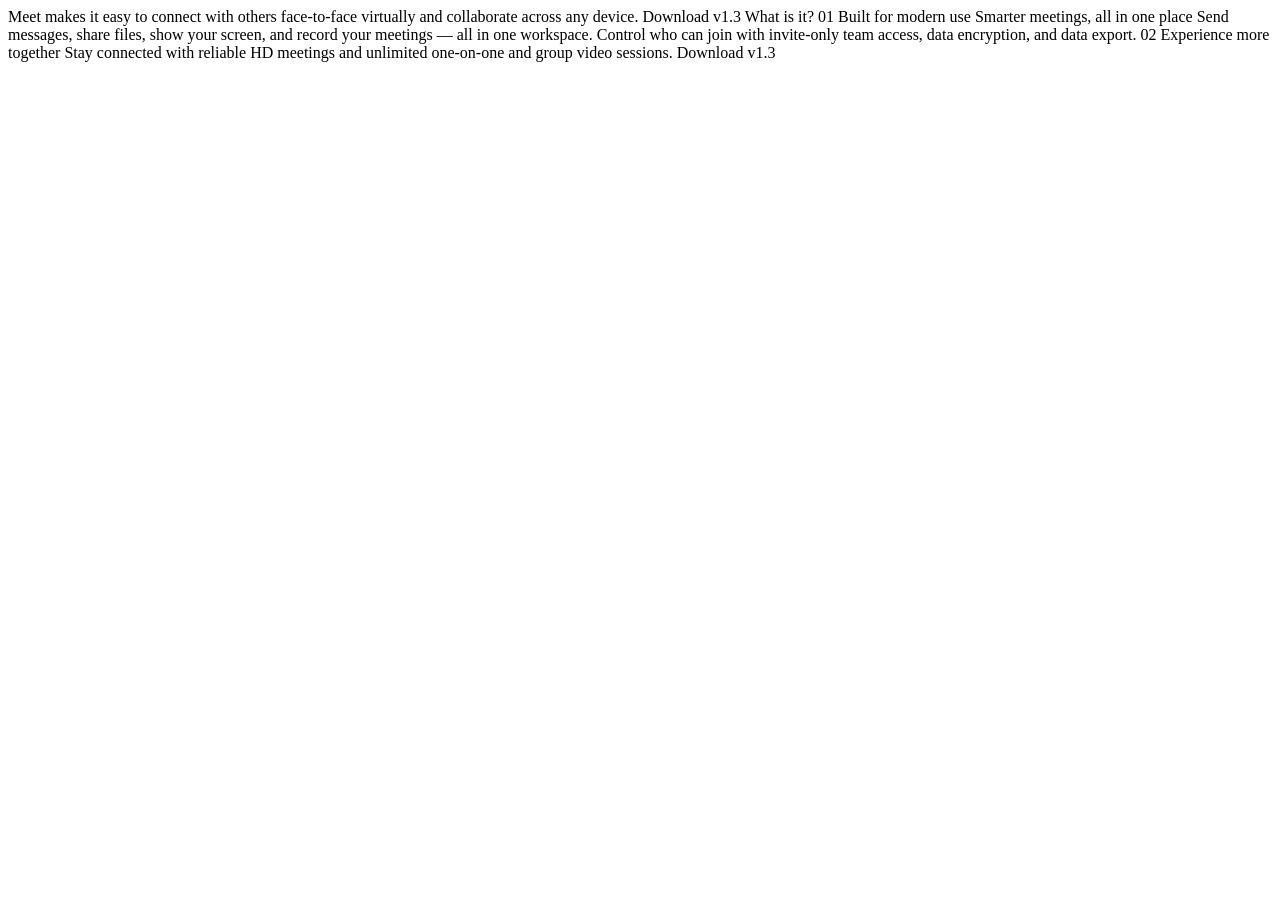
==== starter-code/index.html @ 119aa876 "feat: add initial project files including assets, HTML, and README This commit introduces the founda" ====
<!DOCTYPE html>
<html lang="en">
<head>
  <meta charset="UTF-8">
  <meta name="viewport" content="width=device-width, initial-scale=1.0">

  <link rel="icon" type="image/png" sizes="32x32" href="./assets/favicon-32x32.png">
  
  <title>Frontend Mentor | Meet landing page</title>
</head>
<body>
  Meet makes it easy to connect with others face-to-face virtually and collaborate across any device.

  Download v1.3
  What is it?

  01
  Built for modern use

  Smarter meetings, all in one place

  Send messages, share files, show your screen, and record your meetings — all in one 
  workspace. Control who can join with invite-only team access, data encryption, and data export.

  02
  Experience more together
  Stay connected with reliable HD meetings and unlimited one-on-one and group video sessions.

  Download v1.3
</body>
</html>
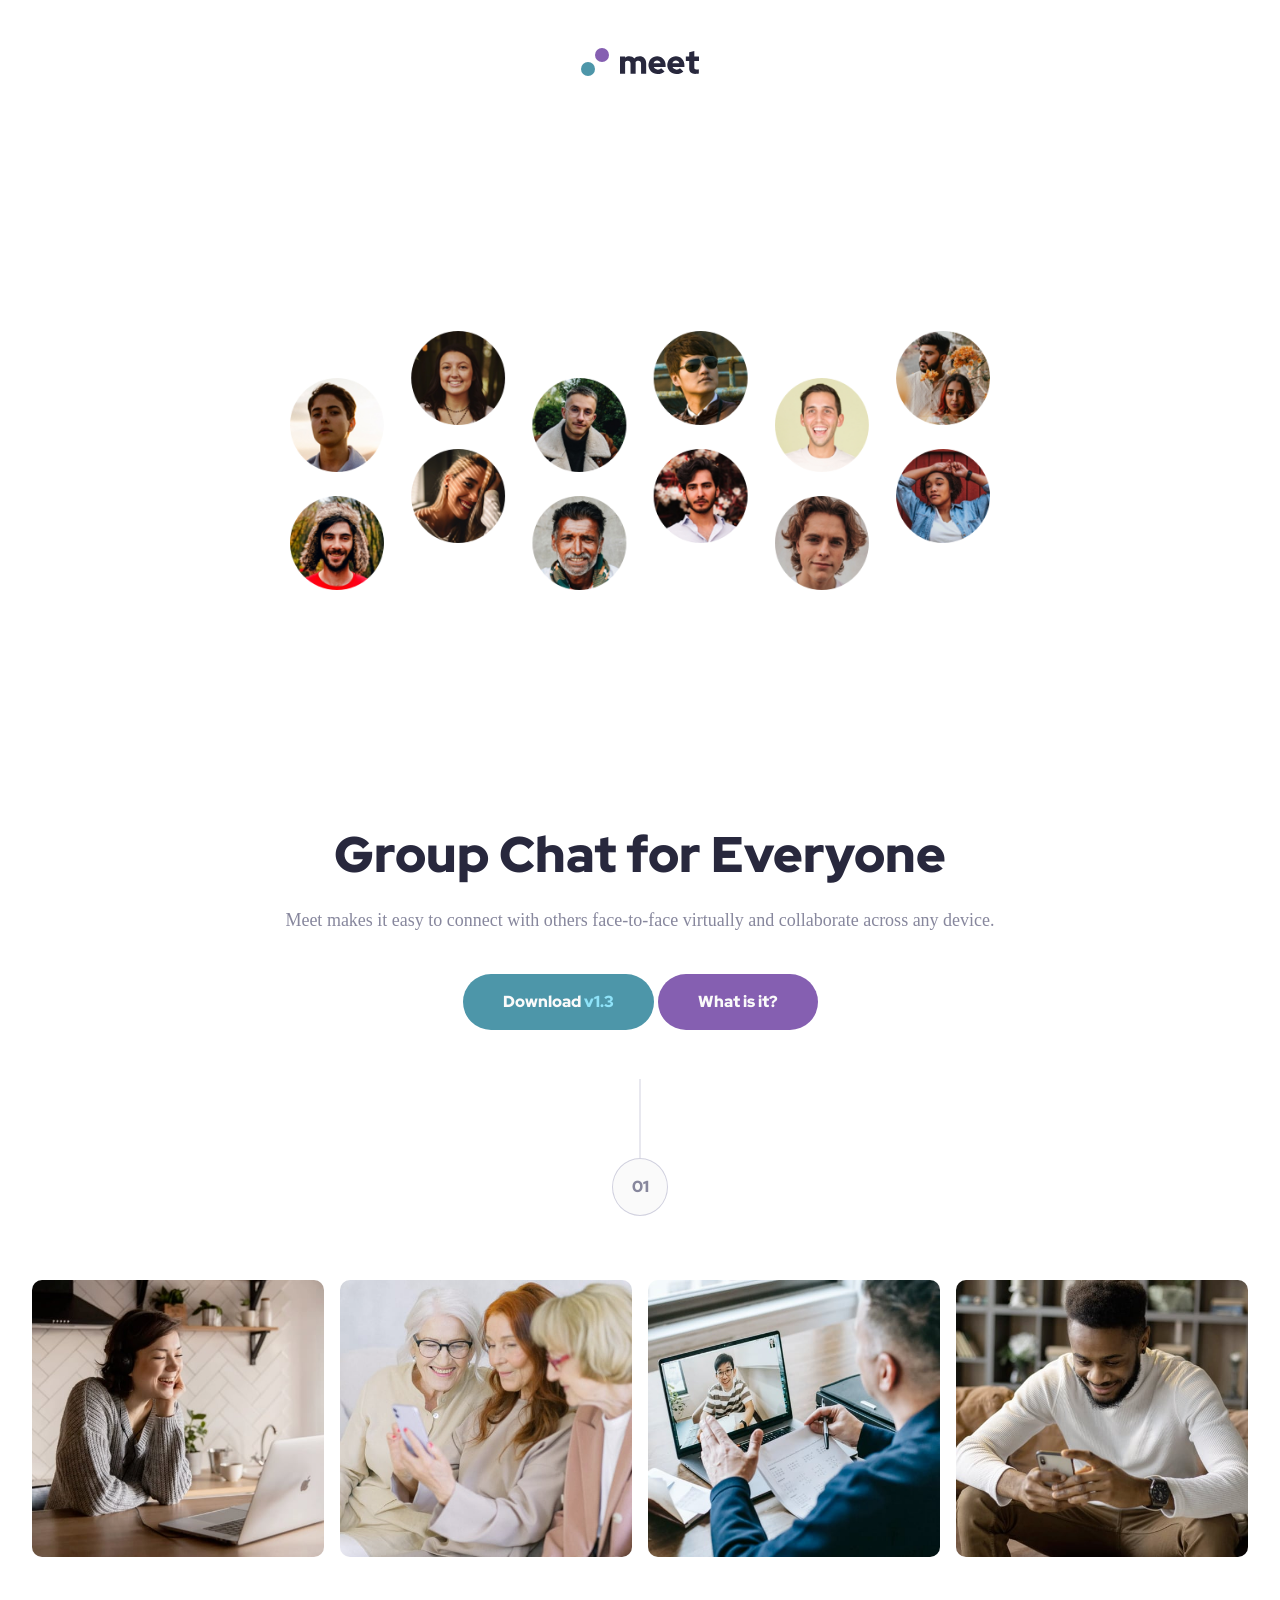
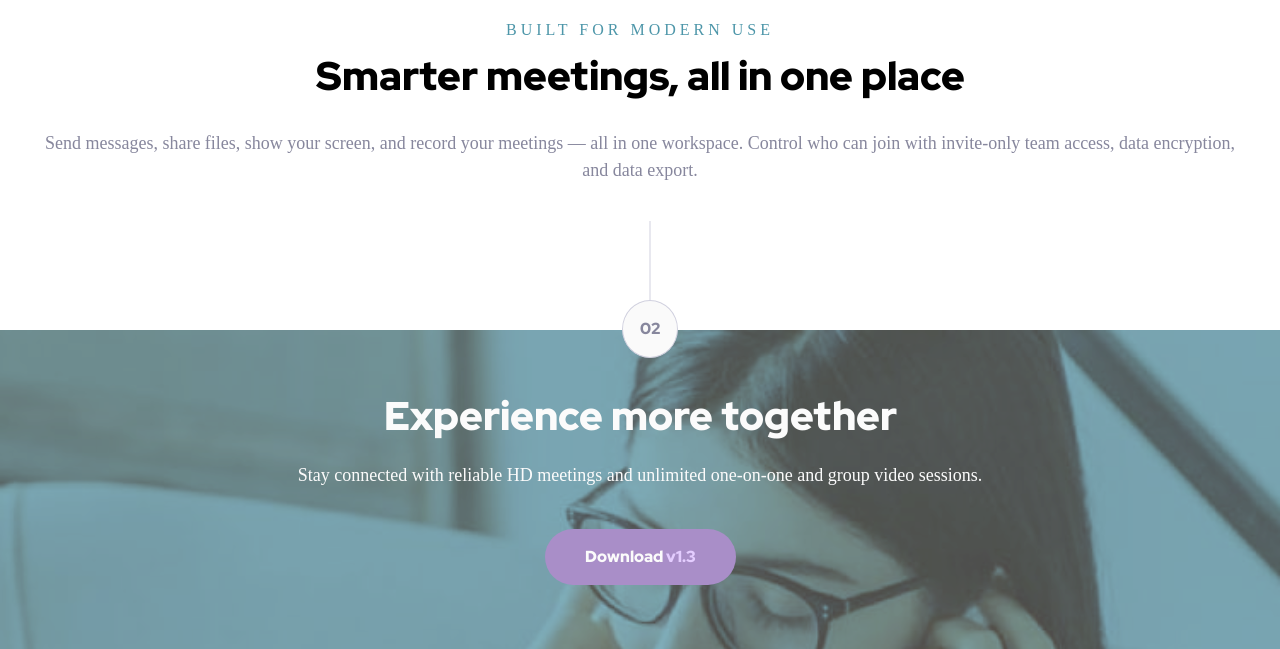
==== commit f1d8d648: "feat: add responsive design and update styles for landing page Introduce fluid typography and respon" ====
--- a/starter-code/index.html
+++ b/starter-code/index.html
@@ -1,31 +1,131 @@
 <!DOCTYPE html>
 <html lang="en">
-<head>
-  <meta charset="UTF-8">
-  <meta name="viewport" content="width=device-width, initial-scale=1.0">
+  <head>
+    <meta charset="UTF-8" />
+    <meta name="viewport" content="width=device-width, initial-scale=1.0" />
 
-  <link rel="icon" type="image/png" sizes="32x32" href="./assets/favicon-32x32.png">
-  
-  <title>Frontend Mentor | Meet landing page</title>
-</head>
-<body>
-  Meet makes it easy to connect with others face-to-face virtually and collaborate across any device.
+    <link
+      rel="icon"
+      type="image/png"
+      sizes="32x32"
+      href="./assets/favicon-32x32.png"
+    />
+    <link rel="preconnect" href="https://fonts.googleapis.com" />
+    <link rel="preconnect" href="https://fonts.gstatic.com" crossorigin />
+    <link
+      href="https://fonts.googleapis.com/css2?family=Red+Hat+Display:ital,wght@0,300..900;1,300..900&display=swap"
+      rel="stylesheet"
+    />
+    <link rel="stylesheet" href="../css/style.css" />
+    <title>Frontend Mentor | Meet landing page</title>
+  </head>
+  <body>
+    <nav class="navbar">
+      <img src="./assets/logo.svg" alt="" />
+    </nav>
+    <header class="hero">
+      <div class="hero__image"></div>
+      <div class="hero__content-wrapper">
+        <hgroup>
+          <h1 class="hero__title text-slate-900 text-h1">
+            Group Chat for Everyone
+          </h1>
+          <p class="hero__description text-slate-600 text-p">
+            Meet makes it easy to connect with others face-to-face virtually and
+            collaborate across any device.
+          </p>
+        </hgroup>
+        <div class="button-group">
+          <button
+            class="button-group__button bg-cyan-600 text-body-sm-bold"
+            data-hover="blue"
+          >
+            Download
+            <span
+              class="button-group__button-version text-cyan-300 text-cyan-300"
+              >v1.3</span
+            >
+          </button>
+          <button
+            class="button-group__button bg-purple-600 text-body-sm-bold"
+            data-hover="purple"
+            style="margin-top: var(--space-3)"
+          >
+            What is it?
+          </button>
+        </div>
+      </div>
+    </header>
+    <div class="number-indicator">
+      <span class="number-indicator__number text-body-sm-bold">01</span>
+    </div>
+    <main>
+      <div class="hero__content-wrapper">
+        <div class="grid">
+          <img
+            src="./assets/desktop/image-woman-in-videocall.jpg"
+            alt=""
+            class="grid__image"
+          />
+          <img
+            src="./assets/desktop/image-women-videochatting.jpg"
+            alt=""
+            class="grid__image"
+          />
+          <img
+            src="./assets/desktop/image-men-in-meeting.jpg"
+            alt=""
+            class="grid__image"
+          />
+          <img
+            src="./assets/desktop/image-man-texting.jpg"
+            alt=""
+            class="grid__image"
+          />
+        </div>
+      </div>
+      <p class="text-preset-3 text-cyan-600 text-center">
+        Built for modern use
+      </p>
+      <hgroup
+        style="
+          padding-inline: var(--space-5);
+          padding-bottom: var(--space-4);
+          margin-bottom: var(--space-8);
+        "
+      >
+        <h2 class="text-preset-2 grid__title text-center">
+          Smarter meetings, all in one place
+        </h2>
+        <p class="text-slate-600 text-p text-center">
+          Send messages, share files, show your screen, and record your meetings
+          — all in one workspace. Control who can join with invite-only team
+          access, data encryption, and data export.
+        </p>
+      </hgroup>
+    </main>
+    <div class="number-indicator">
+      <span class="number-indicator__number text-body-sm-bold">02</span>
+    </div>
+    <footer class="footer">
+      <hgroup>
+        <h2 class="text-preset-2 text-center text-white">
+          Experience more together
+        </h2>
+        <p class="text-p text-center text-white">
+          Stay connected with reliable HD meetings and unlimited one-on-one and
+          group video sessions.
+        </p>
+      </hgroup>
 
-  Download v1.3
-  What is it?
-
-  01
-  Built for modern use
-
-  Smarter meetings, all in one place
-
-  Send messages, share files, show your screen, and record your meetings — all in one 
-  workspace. Control who can join with invite-only team access, data encryption, and data export.
-
-  02
-  Experience more together
-  Stay connected with reliable HD meetings and unlimited one-on-one and group video sessions.
-
-  Download v1.3
-</body>
-</html>+      <button
+        class="button-group__button bg-purple-600 text-body-sm-bold"
+        data-hover="purple"
+        style="margin-top: var(--space-3)"
+      >
+        Download
+        <span class="button-group__button-version text-purple-300">v1.3</span>
+      </button>
+    </footer>
+  </body>
+</html>
--- a/css/style.css
+++ b/css/style.css
@@ -0,0 +1,152 @@
+@import "design-system.css";
+@layer reset {
+  *,
+  *::before,
+  *::after {
+    box-sizing: border-box;
+  }
+
+  html {
+    -moz-text-size-adjust: none;
+    -webkit-text-size-adjust: none;
+    text-size-adjust: none;
+  }
+
+  body,
+  h1,
+  h2,
+  h3,
+  h4,
+  p,
+  figure,
+  blockquote,
+  dl,
+  dd {
+    margin: 0;
+  }
+
+  ul[role="list"],
+  ol[role="list"] {
+    list-style: none;
+  }
+
+  body {
+    min-height: 100vh;
+    line-height: 1.5;
+  }
+
+  h1,
+  h2,
+  h3,
+  h4,
+  button,
+  input,
+  label {
+    line-height: 1.1;
+  }
+
+  h1,
+  h2,
+  h3,
+  h4 {
+    text-wrap: balance;
+  }
+
+  a:not([class]) {
+    text-decoration-skip-ink: auto;
+    color: currentColor;
+  }
+
+  img,
+  picture {
+    max-width: 100%;
+    display: block;
+  }
+
+  :target {
+    scroll-margin-block: 5ex;
+  }
+}
+
+.navbar {
+  display: flex;
+  justify-content: center;
+  align-items: center;
+  padding-top: var(--space-6);
+  padding-inline: var(--space-10);
+}
+
+.hero {
+  margin-top: var(--space-8);
+  padding-bottom: var(--space-8);
+}
+
+.hero__image {
+  background-image: url("../starter-code/assets/tablet/image-hero.png");
+  background-position: center;
+  background-repeat: no-repeat;
+  background-size: min(100%, 400px);
+  aspect-ratio: 2;
+}
+
+.hero__title {
+  margin-top: var(--space-6);
+}
+
+.hero__content-wrapper {
+  text-align: center;
+  padding-inline: var(--space-5);
+  padding-block-end: var(--space-8);
+}
+
+.hero__description {
+  margin-block: var(--space-4);
+}
+
+.grid {
+  display: grid;
+  margin-block-start: var(--space-8);
+  grid-template-columns: repeat(2, 1fr);
+  gap: var(--space-3);
+}
+
+.grid__image {
+  border-radius: 10px;
+}
+.text-center {
+  text-align: center;
+}
+.grid__title {
+  margin-top: var(--space-3);
+  margin-bottom: var(--space-5);
+}
+
+.footer {
+  background-color: var(--color-cyan-600);
+  opacity: 0.7;
+  background-image: url("../starter-code/assets/mobile/image-footer.jpg");
+  background-repeat: no-repeat;
+  background-size: cover;
+  object-fit: cover;
+  background-blend-mode: multiply;
+  padding: 64px 32px 64px 32px;
+  display: flex;
+  flex-direction: column;
+}
+
+.footer .text-p {
+  margin-block: var(--space-4);
+}
+
+.footer .button-group__button {
+  margin: 0 auto;
+}
+
+@media (min-width: 40em) {
+  .hero__image {
+    background-size: min(100%, 700px);
+  }
+  .grid {
+    grid-template-columns: repeat(4, 1fr);
+  }
+}
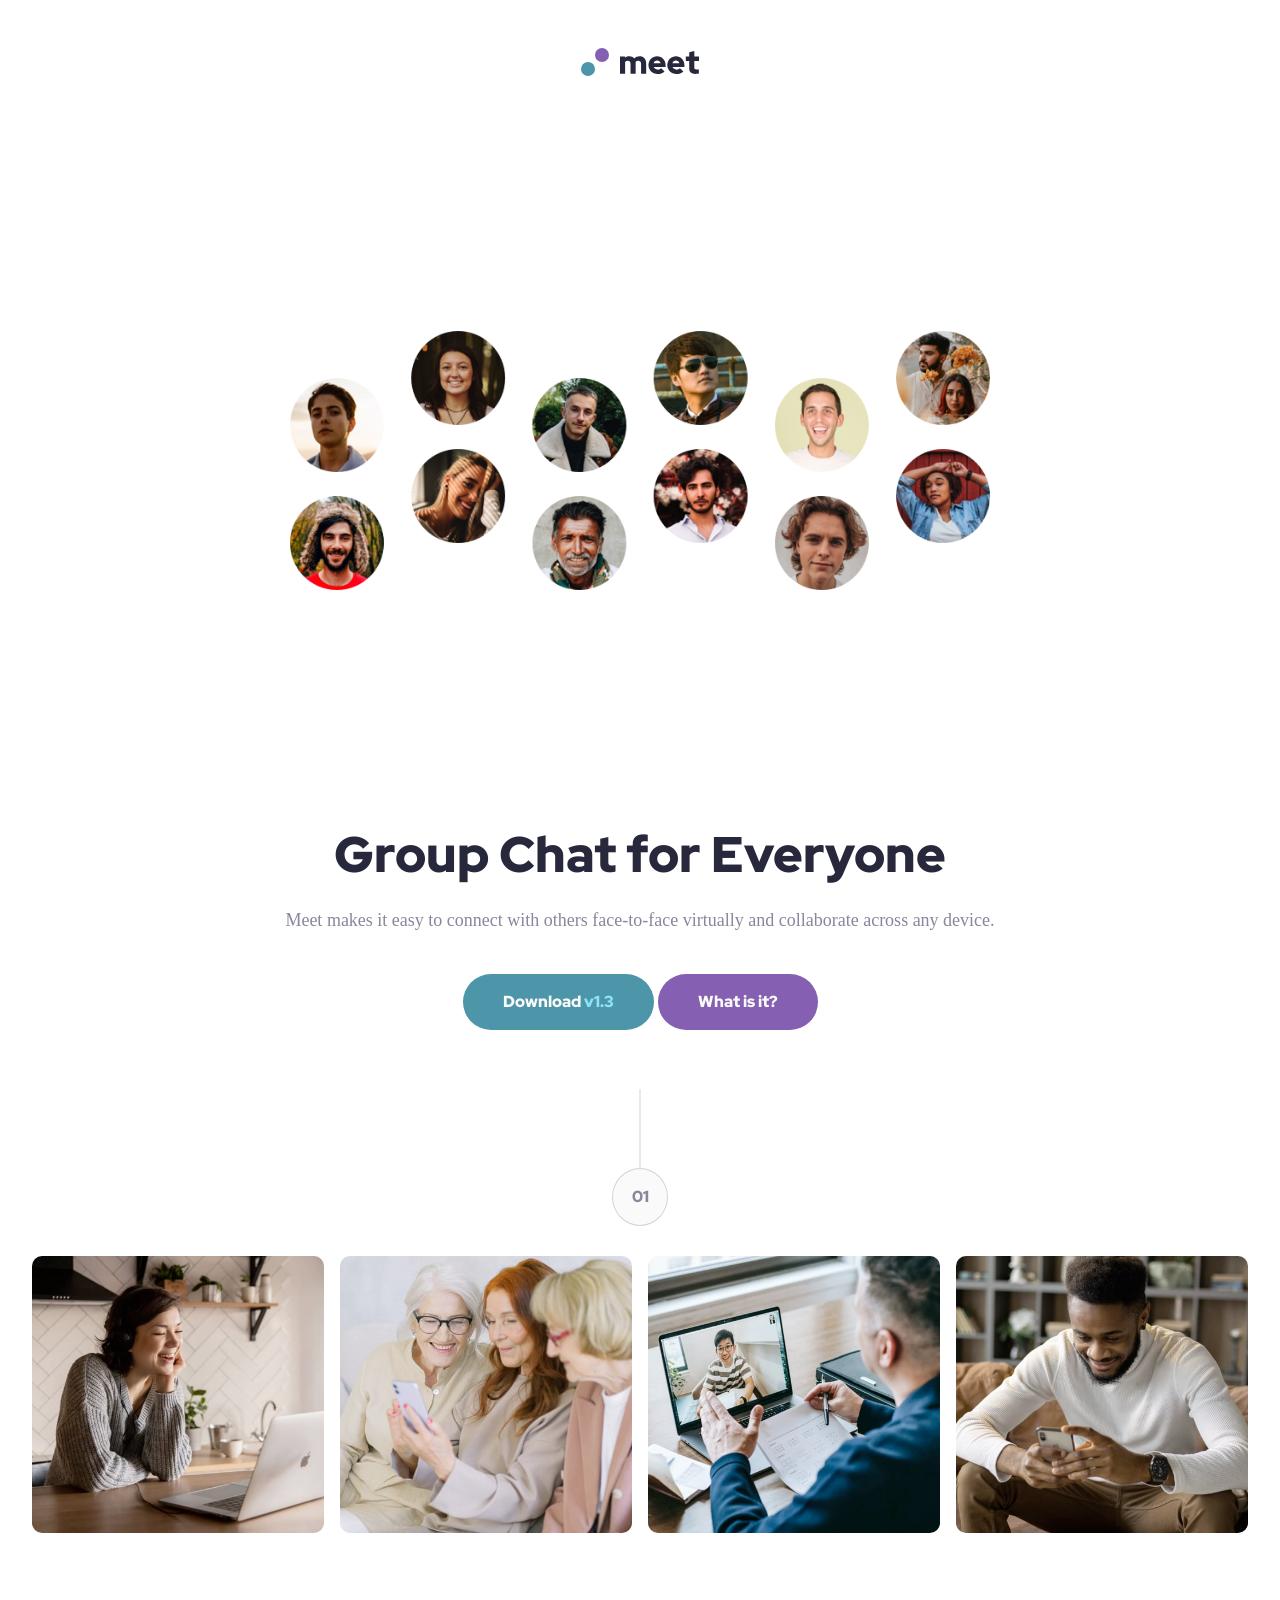
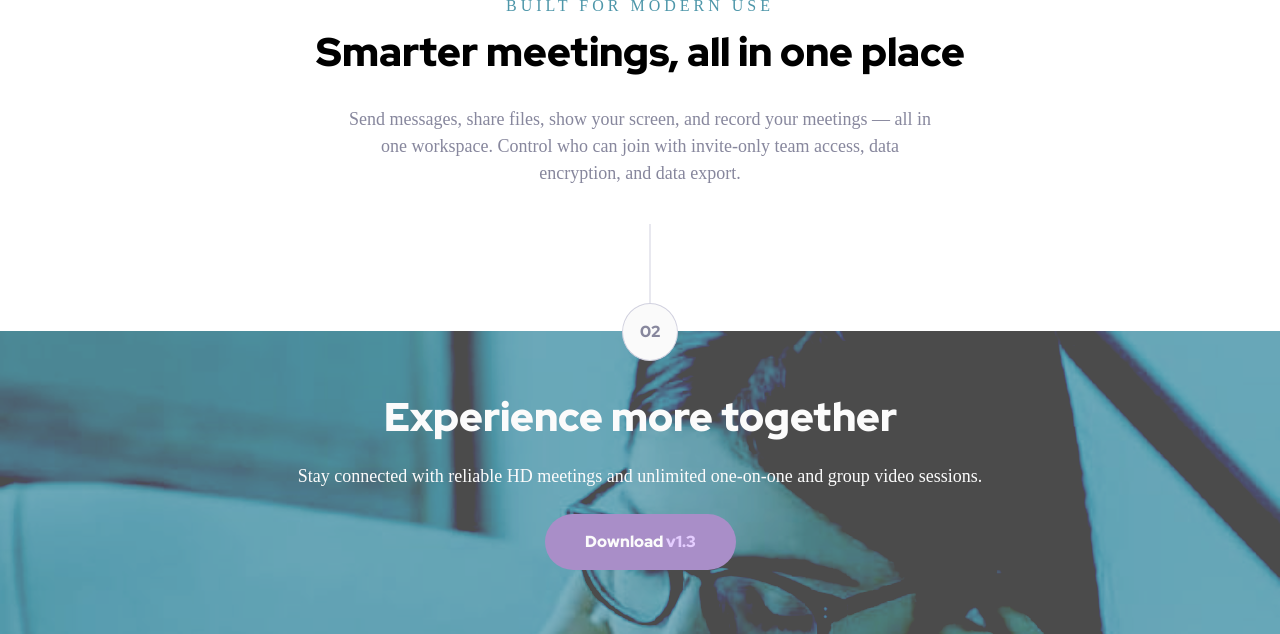
==== commit 28690585: "refactor: restructure footer and hero sections for better responsiveness Improve the layout of the h" ====
--- a/starter-code/index.html
+++ b/starter-code/index.html
@@ -26,6 +26,8 @@
     <header class="hero">
       <div class="hero__image"></div>
       <div class="hero__content-wrapper">
+        <div class="bg-left"></div>
+        <div class="bg-right"></div>
         <hgroup>
           <h1 class="hero__title text-slate-900 text-h1">
             Group Chat for Everyone
@@ -108,24 +110,26 @@
       <span class="number-indicator__number text-body-sm-bold">02</span>
     </div>
     <footer class="footer">
-      <hgroup>
-        <h2 class="text-preset-2 text-center text-white">
-          Experience more together
-        </h2>
-        <p class="text-p text-center text-white">
-          Stay connected with reliable HD meetings and unlimited one-on-one and
-          group video sessions.
-        </p>
-      </hgroup>
-
-      <button
-        class="button-group__button bg-purple-600 text-body-sm-bold"
-        data-hover="purple"
-        style="margin-top: var(--space-3)"
-      >
-        Download
-        <span class="button-group__button-version text-purple-300">v1.3</span>
-      </button>
+      <div class="footer__content">
+        <div class="footer__text">
+          <h2 class="text-preset-2 text-white">Experience more together</h2>
+          <p class="text-p text-white">
+            Stay connected with reliable HD meetings and unlimited one-on-one
+            and group video sessions.
+          </p>
+        </div>
+        <div class="footer__button">
+          <button
+            class="button-group__button bg-purple-600 text-body-sm-bold"
+            data-hover="purple"
+          >
+            Download
+            <span class="button-group__button-version text-purple-300"
+              >v1.3</span
+            >
+          </button>
+        </div>
+      </div>
     </footer>
   </body>
 </html>
--- a/css/style.css
+++ b/css/style.css
@@ -78,7 +78,6 @@
 
 .hero {
   margin-top: var(--space-8);
-  padding-bottom: var(--space-8);
 }
 
 .hero__image {
@@ -128,7 +127,7 @@
   background-repeat: no-repeat;
   background-size: cover;
   object-fit: cover;
-  background-blend-mode: multiply;
+  background-blend-mode: color-burn;
   padding: 64px 32px 64px 32px;
   display: flex;
   flex-direction: column;
@@ -149,4 +148,104 @@
   .grid {
     grid-template-columns: repeat(4, 1fr);
   }
-}
+  .footer__content {
+    text-align: center;
+  }
+  .text-center {
+    text-align: center;
+    max-width: 65ch;
+    margin-inline: auto;
+  }
+}
+
+@media (min-width: 90em) {
+  .hero {
+    max-width: 85vw;
+    margin-inline: auto;
+  }
+  .hero,
+  .hero__image {
+    background-image: none;
+  }
+  .hero__image {
+    display: none;
+  }
+  .hero hgroup {
+    max-width: 60ch;
+    margin-inline: auto;
+  }
+  .hero .hero__content-wrapper {
+    margin: 0 auto;
+    padding-inline: 32px;
+    position: relative;
+  }
+
+  .bg-left,
+  .bg-right {
+    position: absolute;
+
+    width: 24.625rem;
+    height: 100%;
+    background-size: contain;
+    background-repeat: no-repeat;
+    z-index: -1;
+  }
+
+  .bg-left {
+    background-image: url("../starter-code/assets/desktop/image-hero-left.png");
+    left: 0;
+  }
+  .bg-right {
+    background-image: url("../starter-code/assets/desktop/image-hero-right.png");
+    right: 0;
+  }
+
+  .grid {
+    max-width: 75vw;
+    margin-inline: auto;
+  }
+  .text-center {
+    text-align: center;
+    max-width: 65ch;
+    margin-inline: auto;
+  }
+
+  .footer {
+    background-color: var(--color-cyan-600);
+    background-image: url("../starter-code/assets/desktop/image-footer.jpg");
+    background-repeat: no-repeat;
+    background-size: cover;
+    background-blend-mode: color-burn;
+    padding-block: 64px;
+    color: white;
+  }
+
+  .footer__content {
+    justify-content: space-between;
+    display: flex;
+    align-items: center;
+    max-width: 85vw;
+    gap: var(--space-6);
+    margin: 0 170px;
+  }
+  .footer__text {
+    display: flex;
+    align-items: center;
+  }
+  .footer__text h2 {
+    margin: 0 0 var(--space-3) 0;
+    max-width: 15ch;
+    text-align: left;
+  }
+
+  .footer__text p {
+    margin: 0 0 0 35px;
+    max-width: 35ch;
+    text-align: left;
+  }
+
+  .footer__button {
+    display: flex;
+    justify-content: flex-end;
+  }
+}
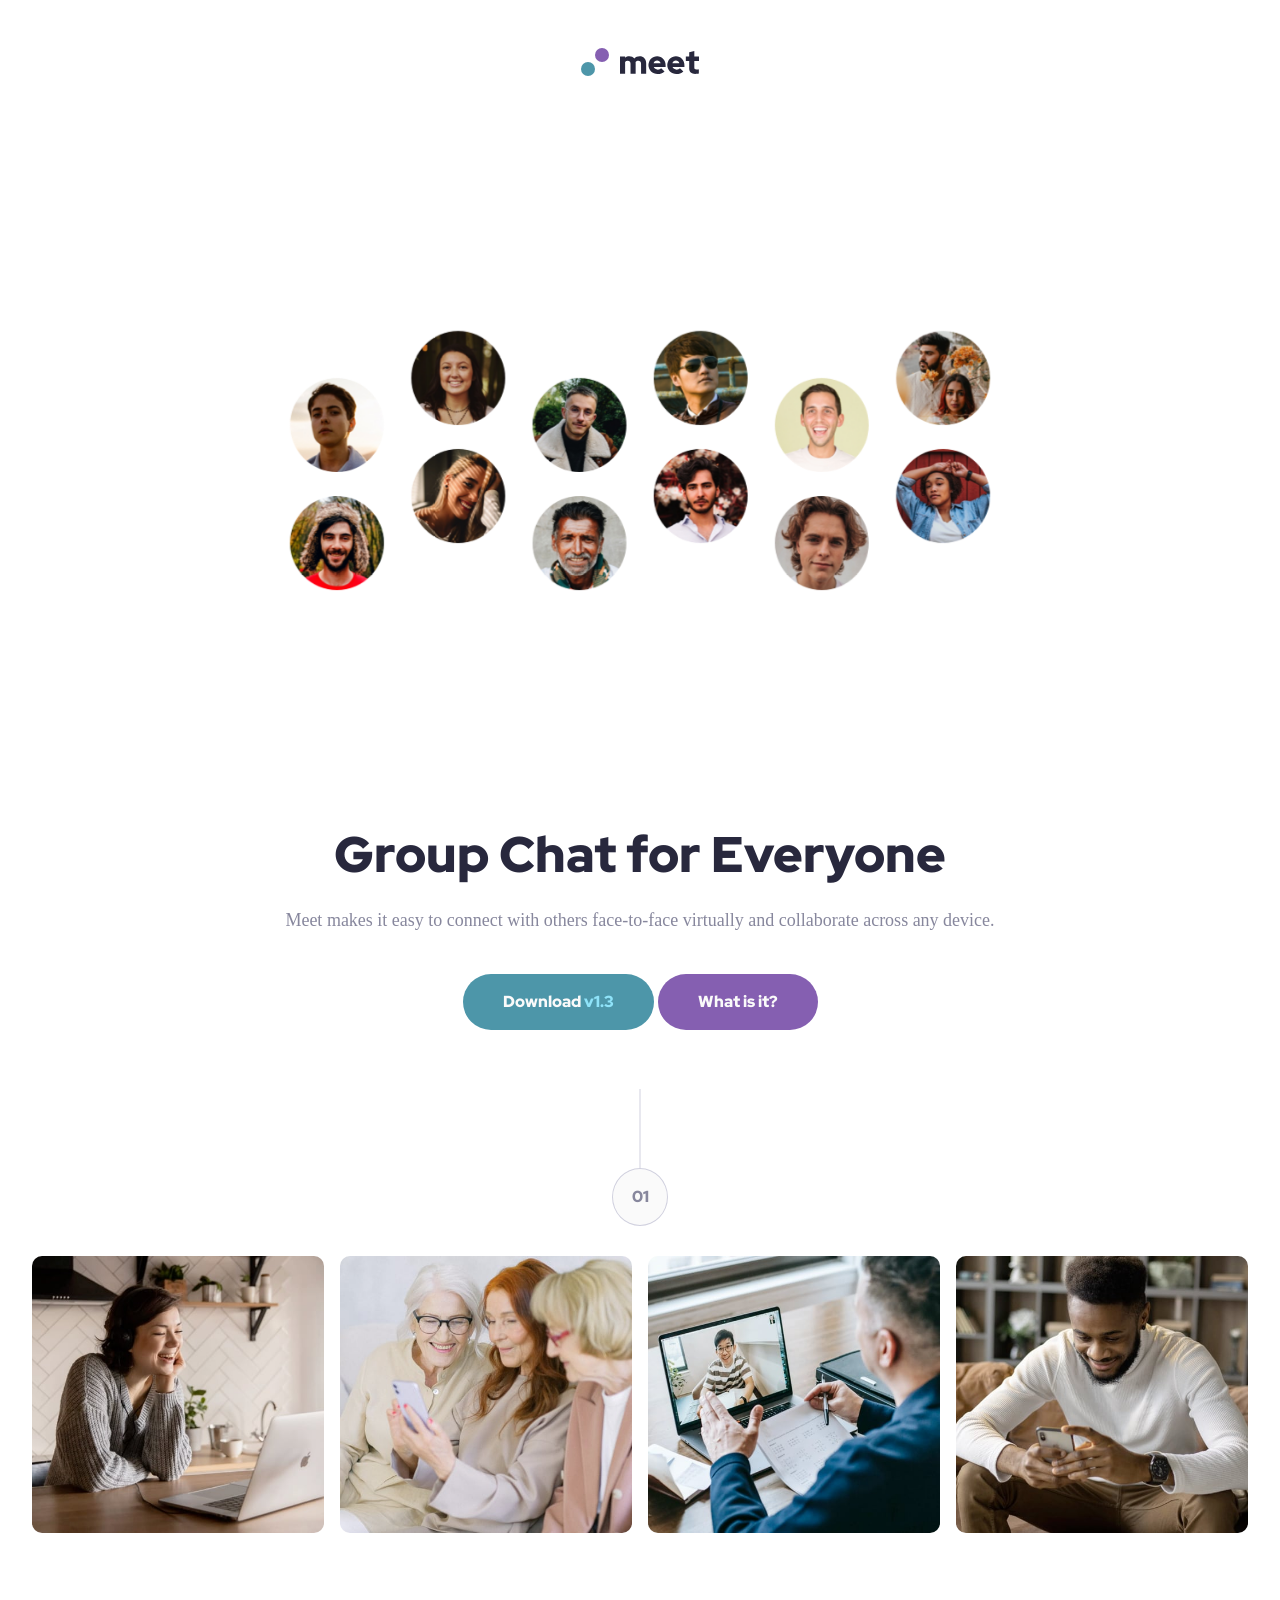
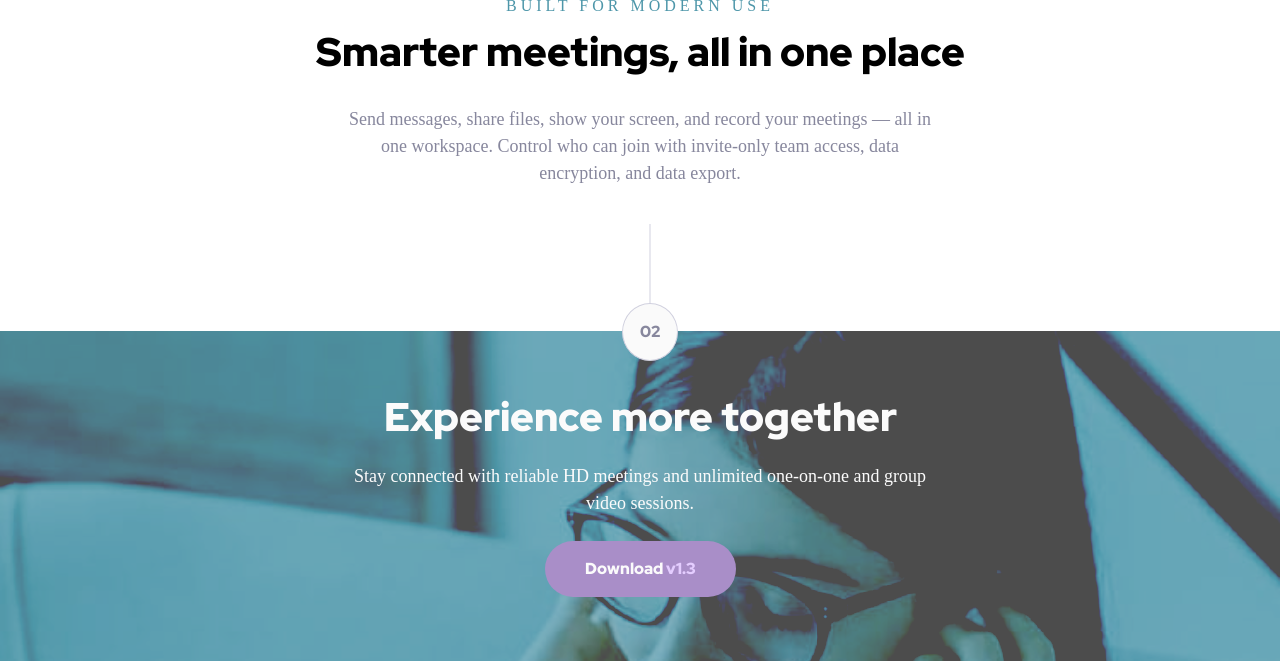
==== commit e938f9d8: "style: enhance UI with animations, transitions, and layout adjustments Add fade-in animations, hover" ====
--- a/starter-code/index.html
+++ b/starter-code/index.html
@@ -21,15 +21,15 @@
   </head>
   <body>
     <nav class="navbar">
-      <img src="./assets/logo.svg" alt="" />
+      <img src="./assets/logo.svg" alt="meet logo" />
     </nav>
     <header class="hero">
       <div class="hero__image"></div>
       <div class="hero__content-wrapper">
-        <div class="bg-left"></div>
-        <div class="bg-right"></div>
+        <div class="bg-left fade-in-element"></div>
+        <div class="bg-right fade-in-element"></div>
         <hgroup>
-          <h1 class="hero__title text-slate-900 text-h1">
+          <h1 class="hero__title text-slate-900 text-h1 fade-in-element">
             Group Chat for Everyone
           </h1>
           <p class="hero__description text-slate-600 text-p">
@@ -43,15 +43,11 @@
             data-hover="blue"
           >
             Download
-            <span
-              class="button-group__button-version text-cyan-300 text-cyan-300"
-              >v1.3</span
-            >
+            <span class="button-group__button-version text-cyan-300">v1.3</span>
           </button>
           <button
-            class="button-group__button bg-purple-600 text-body-sm-bold"
+            class="button-group__button bg-purple-600 text-body-sm-bold button--mt-3"
             data-hover="purple"
-            style="margin-top: var(--space-3)"
           >
             What is it?
           </button>
@@ -66,22 +62,22 @@
         <div class="grid">
           <img
             src="./assets/desktop/image-woman-in-videocall.jpg"
-            alt=""
+            alt="Woman participating in a video call on a laptop."
             class="grid__image"
           />
           <img
             src="./assets/desktop/image-women-videochatting.jpg"
-            alt=""
+            alt="Group of women video chatting together."
             class="grid__image"
           />
           <img
             src="./assets/desktop/image-men-in-meeting.jpg"
-            alt=""
+            alt="Men collaborating in an office meeting room."
             class="grid__image"
           />
           <img
             src="./assets/desktop/image-man-texting.jpg"
-            alt=""
+            alt="Man texting on his phone while walking outdoors."
             class="grid__image"
           />
         </div>
@@ -89,13 +85,7 @@
       <p class="text-preset-3 text-cyan-600 text-center">
         Built for modern use
       </p>
-      <hgroup
-        style="
-          padding-inline: var(--space-5);
-          padding-bottom: var(--space-4);
-          margin-bottom: var(--space-8);
-        "
-      >
+      <hgroup class="main-hgroup">
         <h2 class="text-preset-2 grid__title text-center">
           Smarter meetings, all in one place
         </h2>
@@ -112,8 +102,10 @@
     <footer class="footer">
       <div class="footer__content">
         <div class="footer__text">
-          <h2 class="text-preset-2 text-white">Experience more together</h2>
-          <p class="text-p text-white">
+          <h2 class="text-preset-2 text-white text-center">
+            Experience more together
+          </h2>
+          <p class="text-p text-white text-center">
             Stay connected with reliable HD meetings and unlimited one-on-one
             and group video sessions.
           </p>
--- a/css/style.css
+++ b/css/style.css
@@ -86,6 +86,7 @@
   background-repeat: no-repeat;
   background-size: min(100%, 400px);
   aspect-ratio: 2;
+  animation: fadeIn 0.5s ease-out forwards;
 }
 
 .hero__title {
@@ -111,6 +112,11 @@
 
 .grid__image {
   border-radius: 10px;
+  transition: transform 0.3s ease, box-shadow 0.3s ease;
+}
+.grid__image:hover {
+  transform: scale(1.05);
+  box-shadow: 0 8px 16px rgba(40, 40, 61, 0.2);
 }
 .text-center {
   text-align: center;
@@ -119,26 +125,33 @@
   margin-top: var(--space-3);
   margin-bottom: var(--space-5);
 }
+.main-hgroup {
+  padding-inline: var(--space-5);
+  padding-bottom: var(--space-4);
+  margin-bottom: var(--space-8);
+}
 
 .footer {
   background-color: var(--color-cyan-600);
-  opacity: 0.7;
   background-image: url("../starter-code/assets/mobile/image-footer.jpg");
   background-repeat: no-repeat;
   background-size: cover;
-  object-fit: cover;
   background-blend-mode: color-burn;
-  padding: 64px 32px 64px 32px;
+  padding: var(--space-8) var(--space-5);
   display: flex;
   flex-direction: column;
+  opacity: 0.7;
 }
 
 .footer .text-p {
   margin-block: var(--space-4);
 }
 
-.footer .button-group__button {
+.footer__button {
   margin: 0 auto;
+  display: flex;
+  justify-content: center;
+  align-items: center;
 }
 
 @media (min-width: 40em) {
@@ -148,9 +161,7 @@
   .grid {
     grid-template-columns: repeat(4, 1fr);
   }
-  .footer__content {
-    text-align: center;
-  }
+
   .text-center {
     text-align: center;
     max-width: 65ch;
@@ -163,7 +174,7 @@
     max-width: 85vw;
     margin-inline: auto;
   }
-  .hero,
+
   .hero__image {
     background-image: none;
   }
@@ -211,12 +222,9 @@
   }
 
   .footer {
-    background-color: var(--color-cyan-600);
     background-image: url("../starter-code/assets/desktop/image-footer.jpg");
     background-repeat: no-repeat;
-    background-size: cover;
-    background-blend-mode: color-burn;
-    padding-block: 64px;
+    padding-block: var(--space-8);
     color: white;
   }
 
@@ -228,10 +236,12 @@
     gap: var(--space-6);
     margin: 0 170px;
   }
+
   .footer__text {
     display: flex;
     align-items: center;
   }
+
   .footer__text h2 {
     margin: 0 0 var(--space-3) 0;
     max-width: 15ch;
@@ -247,5 +257,21 @@
   .footer__button {
     display: flex;
     justify-content: flex-end;
-  }
-}
+    margin: 0;
+  }
+}
+
+@keyframes fadeIn {
+  from {
+    opacity: 0;
+    transform: translateY(20px);
+  }
+  to {
+    opacity: 1;
+    transform: translateY(0);
+  }
+}
+
+.fade-in-element {
+  animation: fadeIn 0.5s ease-out forwards;
+}
